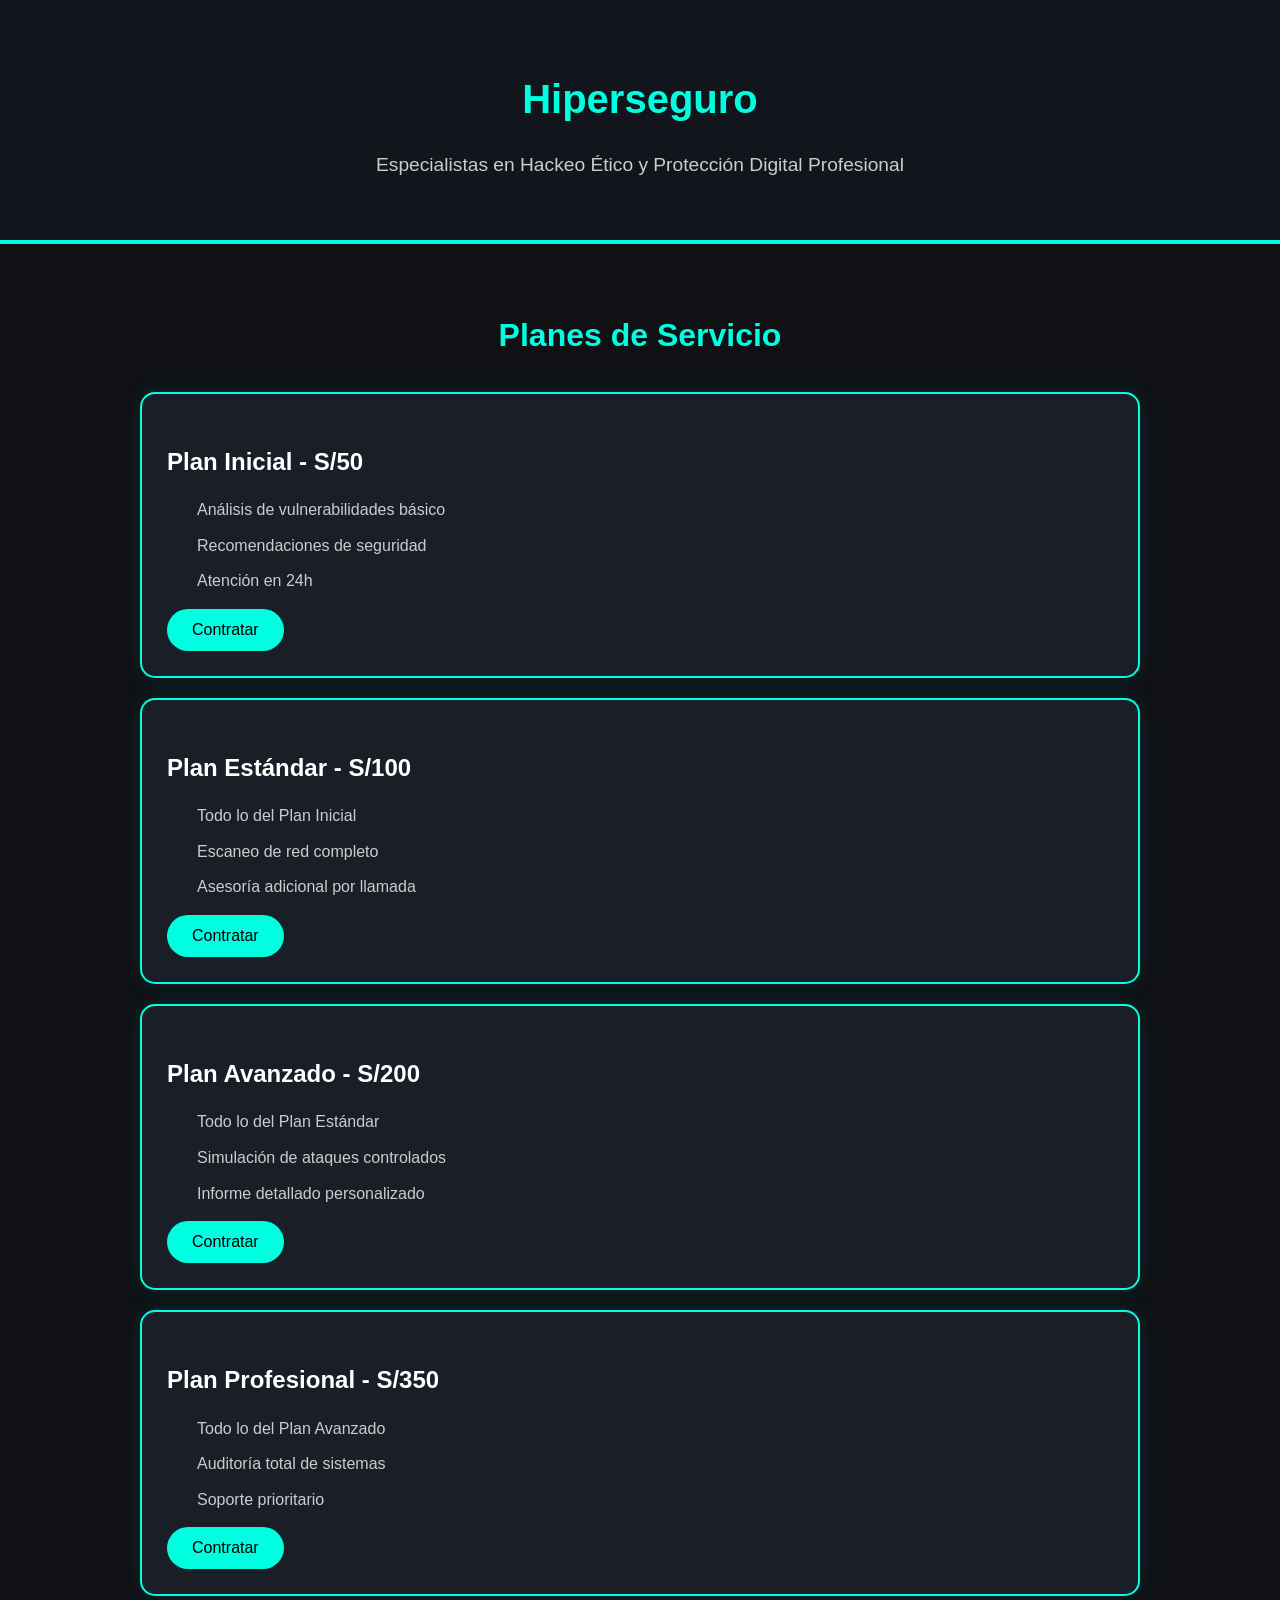
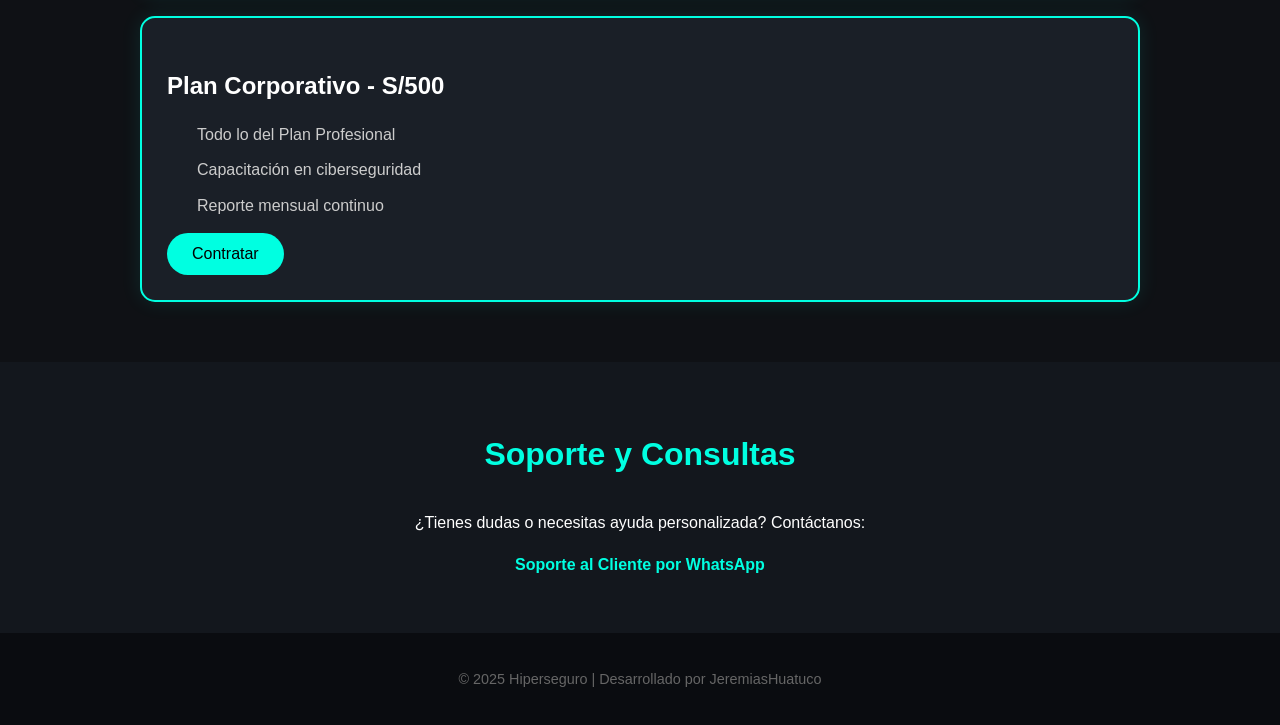
==== index.html @ b9170742 "Update and rename dx.html to index.html" ====
<!DOCTYPE html>
<html lang="es">
<head>
  <meta charset="UTF-8" />
  <meta name="viewport" content="width=device-width, initial-scale=1" />
  <title>Hiperseguro | Ciberseguridad y Hackeo Ético</title>
  <link rel="stylesheet" href="xd.css" />
</head>
<body>

  <header>
    <h1 class="titulo-animado">Hiperseguro</h1>
    <p class="subtitulo-animado">Especialistas en Hackeo Ético y Protección Digital Profesional</p>
  </header>

  <section id="planes">
    <h2>Planes de Servicio</h2>

    <div class="plan">
      <h3>Plan Inicial - S/50</h3>
      <ul>
        <li>Análisis de vulnerabilidades básico</li>
        <li>Recomendaciones de seguridad</li>
        <li>Atención en 24h</li>
      </ul>
      <button onclick="pagar('Plan Inicial')">Contratar</button>
    </div>

    <div class="plan">
      <h3>Plan Estándar - S/100</h3>
      <ul>
        <li>Todo lo del Plan Inicial</li>
        <li>Escaneo de red completo</li>
        <li>Asesoría adicional por llamada</li>
      </ul>
      <button onclick="pagar('Plan Estándar')">Contratar</button>
    </div>

    <div class="plan">
      <h3>Plan Avanzado - S/200</h3>
      <ul>
        <li>Todo lo del Plan Estándar</li>
        <li>Simulación de ataques controlados</li>
        <li>Informe detallado personalizado</li>
      </ul>
      <button onclick="pagar('Plan Avanzado')">Contratar</button>
    </div>

    <div class="plan">
      <h3>Plan Profesional - S/350</h3>
      <ul>
        <li>Todo lo del Plan Avanzado</li>
        <li>Auditoría total de sistemas</li>
        <li>Soporte prioritario</li>
      </ul>
      <button onclick="pagar('Plan Profesional')">Contratar</button>
    </div>

    <div class="plan">
      <h3>Plan Corporativo - S/500</h3>
      <ul>
        <li>Todo lo del Plan Profesional</li>
        <li>Capacitación en ciberseguridad</li>
        <li>Reporte mensual continuo</li>
      </ul>
      <button onclick="pagar('Plan Corporativo')">Contratar</button>
    </div>
  </section>

  <!-- Modal de carga -->
  <div id="modalCarga" class="modal oculto">
    <div class="contenido-modal">
      <h2>Procesando <span id="planSeleccionado"></span>...</h2>
      <p>Redirigiendo al soporte por WhatsApp</p>
      <div class="barra-externa">
        <div class="barra-interna" id="barraInterna"></div>
      </div>
      <div class="figuras" id="figuras"></div>
    </div>
  </div>

  <section id="contacto">
    <h2>Soporte y Consultas</h2>
    <p>¿Tienes dudas o necesitas ayuda personalizada? Contáctanos:</p>
    <p>
      <a href="https://wa.me/51974853331?text=Hola,%20necesito%20ayuda%20con%20mi%20servicio%20Hiperseguro" target="_blank">
        Soporte al Cliente por WhatsApp
      </a>
    </p>
  </section>

  <footer>
    <p>&copy; 2025 Hiperseguro | Desarrollado por JeremiasHuatuco</p>
  </footer>

  <script>
    function pagar(plan) {
      const modal = document.getElementById('modalCarga');
      const planTexto = document.getElementById('planSeleccionado');
      const barra = document.getElementById('barraInterna');
      const figuras = document.getElementById('figuras');

      planTexto.textContent = plan;
      modal.classList.remove('oculto');

      // Fondo con figuras decorativas
      figuras.innerHTML = '';
      for (let i = 0; i < 20; i++) {
        const figura = document.createElement('div');
        figura.classList.add('figura');
        figura.style.left = Math.random() * 100 + '%';
        figura.style.top = Math.random() * 100 + '%';
        figura.style.width = Math.random() * 30 + 10 + 'px';
        figura.style.height = figura.style.width;
        figura.style.opacity = 0.08;
        figura.style.borderRadius = Math.random() > 0.5 ? '50%' : '4px';
        figuras.appendChild(figura);
      }

      // Animación de barra de carga
      let porcentaje = 0;
      barra.style.width = '0%';
      let intervalo = setInterval(() => {
        porcentaje += 4;
        barra.style.width = porcentaje + '%';
        if (porcentaje >= 100) {
          clearInterval(intervalo);
          const mensaje = encodeURIComponent(`Hola, quiero contratar el ${plan} de Hiperseguro.`);
          window.location.href = `https://wa.me/51974853331?text=${mensaje}`;
        }
      }, 80);
    }
  </script>

</body>
</html>
---- xd.css ----
/* Estilos generales */
body {
    font-family: 'Segoe UI', Tahoma, Geneva, Verdana, sans-serif;
    margin: 0;
    padding: 0;
    background-color: #0f1115;
    color: #ffffff;
    line-height: 1.6;
  }
  
  header {
    background-color: #12161c;
    padding: 40px 20px;
    text-align: center;
    border-bottom: 4px solid #00ffe1;
  }
  
  header h1 {
    font-size: 2.5em;
    margin-bottom: 10px;
    color: #00ffe1;
  }
  
  header p {
    font-size: 1.2em;
    color: #cccccc;
  }
  
  section#planes {
    padding: 40px 20px;
    max-width: 1000px;
    margin: auto;
  }
  
  #planes h2,
  #contacto h2 {
    text-align: center;
    font-size: 2em;
    color: #00ffe1;
    margin-bottom: 30px;
  }
  
  .plan {
    background-color: #1a1f27;
    border: 2px solid #00ffe1;
    border-radius: 15px;
    padding: 25px;
    margin: 20px 0;
    box-shadow: 0 0 20px rgba(0, 255, 225, 0.1);
    transition: transform 0.3s, box-shadow 0.3s;
  }
  
  .plan:hover {
    transform: translateY(-5px);
    box-shadow: 0 0 25px rgba(0, 255, 225, 0.3);
  }
  
  .plan h3 {
    color: #ffffff;
    margin-bottom: 15px;
    font-size: 1.5em;
  }
  
  .plan ul {
    list-style: none;
    padding-left: 0;
    margin-bottom: 15px;
  }
  
  .plan ul li {
    background: url('https://cdn-icons-png.flaticon.com/512/2889/2889676.png') no-repeat left center;
    background-size: 20px;
    padding-left: 30px;
    margin-bottom: 10px;
    color: #ccc;
  }
  
  .plan button {
    background-color: #00ffe1;
    color: #000;
    border: none;
    padding: 12px 25px;
    border-radius: 25px;
    font-size: 1em;
    cursor: pointer;
    transition: background-color 0.3s;
  }
  
  .plan button:hover {
    background-color: #00ccbd;
  }
  
  /* Modal de carga */
  .modal {
    position: fixed;
    top: 0;
    left: 0;
    width: 100%;
    height: 100%;
    background-color: rgba(15, 17, 21, 0.95);
    display: flex;
    justify-content: center;
    align-items: center;
    z-index: 9999;
  }
  
  .oculto {
    display: none;
  }
  
  .contenido-modal {
    background-color: #1f242d;
    padding: 40px;
    border-radius: 20px;
    text-align: center;
    max-width: 400px;
    position: relative;
    box-shadow: 0 0 40px rgba(0, 255, 225, 0.3);
  }
  
  .contenido-modal h2 {
    margin-bottom: 15px;
    font-size: 1.8em;
    color: #00ffe1;
  }
  
  .contenido-modal p {
    color: #ccc;
    margin-bottom: 20px;
  }
  
  .barra-externa {
    width: 100%;
    height: 12px;
    background-color: #333;
    border-radius: 10px;
    overflow: hidden;
  }
  
  .barra-interna {
    width: 0%;
    height: 100%;
    background-color: #00ffe1;
    transition: width 0.3s;
  }
  
  /* Fondo decorativo del modal */
  .figuras {
    position: absolute;
    top: 0;
    left: 0;
    width: 100%;
    height: 100%;
    pointer-events: none;
    z-index: 0;
  }
  
  .figura {
    position: absolute;
    opacity: 0.3;
    animation: flotar 6s ease-in-out infinite;
  }
  
  @keyframes flotar {
    0% {
      transform: translateY(0px) rotate(0deg);
    }
    50% {
      transform: translateY(-20px) rotate(180deg);
    }
    100% {
      transform: translateY(0px) rotate(360deg);
    }
  }
  
  section#contacto {
    padding: 40px 20px;
    text-align: center;
    background-color: #13171d;
  }
  
  section#contacto a {
    color: #00ffe1;
    text-decoration: none;
    font-weight: bold;
  }
  
  section#contacto a:hover {
    text-decoration: underline;
  }
  
  footer {
    background-color: #0a0c10;
    color: #666;
    text-align: center;
    padding: 20px;
    font-size: 0.9em;
  }
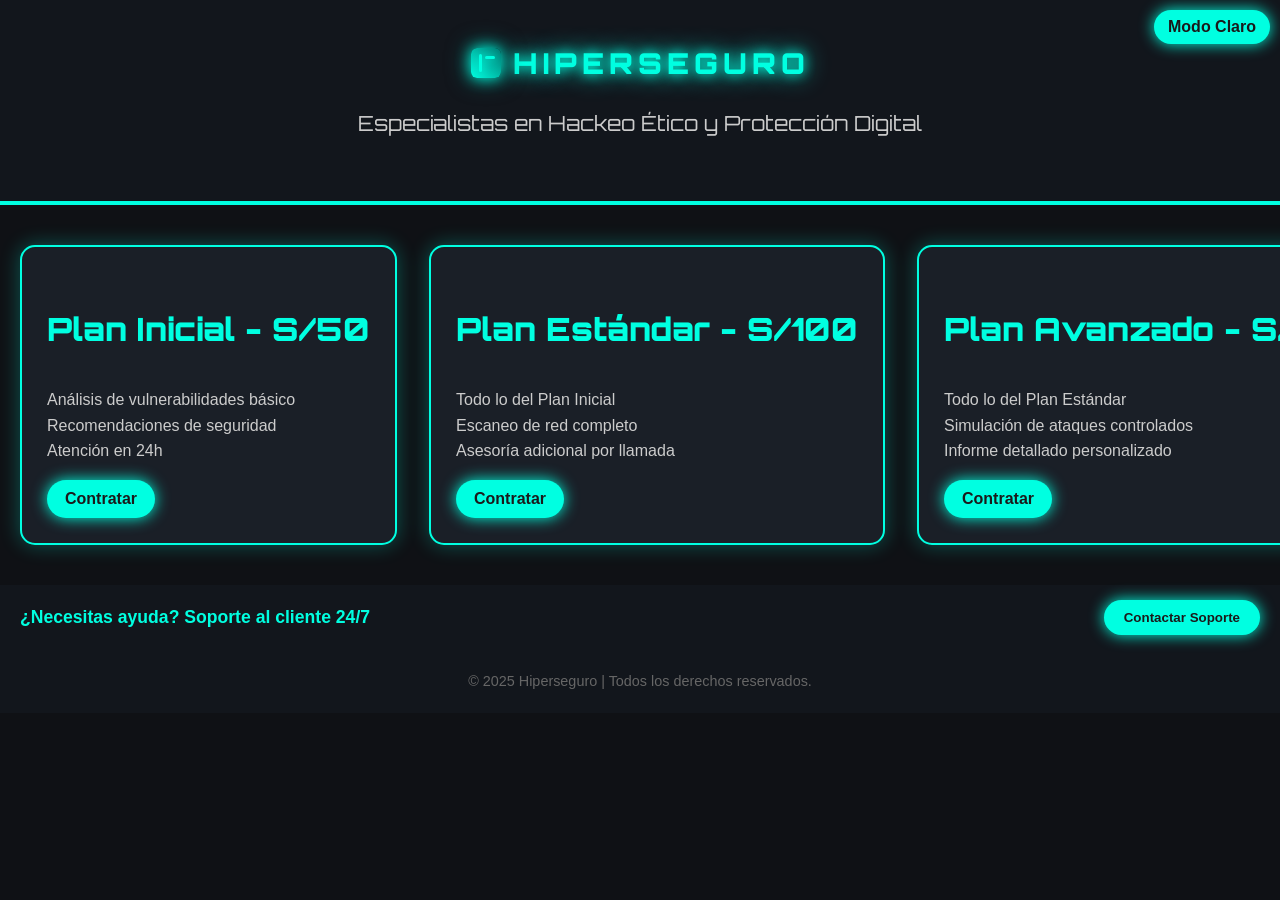
==== commit bda01998: "Update index.html" ====
--- a/index.html
+++ b/index.html
@@ -1,22 +1,378 @@
-
 <!DOCTYPE html>
 <html lang="es">
 <head>
   <meta charset="UTF-8" />
   <meta name="viewport" content="width=device-width, initial-scale=1" />
   <title>Hiperseguro | Ciberseguridad y Hackeo Ético</title>
-  <link rel="stylesheet" href="xd.css" />
+  <link href="https://fonts.googleapis.com/css2?family=Orbitron:wght@400;700&display=swap" rel="stylesheet" />
+  <style>
+    :root {
+      --primario: #00ffe1;
+      --fondo-oscuro: #0f1115;
+      --fondo-claro: #f4f4f4;
+      --texto-oscuro: #1a1a1a;
+      --texto-claro: #fff;
+      --plan-bg-oscuro: #1a1f27;
+      --plan-bg-claro: #e0f7f9;
+      --plan-border: #00ffe1;
+      --gris-claro: #ccc;
+      --gris-oscuro: #444;
+      --shadow-plan: rgba(0, 255, 225, 0.3);
+      --font: 'Segoe UI', Tahoma, Geneva, Verdana, sans-serif;
+      --font-futurista: 'Orbitron', sans-serif;
+    }
+
+    body {
+      font-family: var(--font);
+      margin: 0;
+      padding: 0;
+      background-color: var(--fondo-oscuro);
+      color: var(--texto-claro);
+      line-height: 1.6;
+      overflow-x: hidden;
+      transition: background-color 0.4s, color 0.4s;
+    }
+
+    body.modo-claro {
+      background-color: var(--fondo-claro);
+      color: var(--texto-oscuro);
+    }
+
+    header {
+      background-color: #12161c;
+      padding: 40px 20px;
+      text-align: center;
+      border-bottom: 4px solid var(--primario);
+      user-select: none;
+      font-family: var(--font-futurista);
+    }
+
+    header.modo-claro {
+      background-color: #e5f6f8;
+      border-color: #007a71;
+      color: var(--texto-oscuro);
+    }
+
+    header h1 {
+      font-size: 2.8em;
+      margin-bottom: 10px;
+      color: var(--primario);
+      text-shadow: 0 0 10px var(--primario);
+    }
+
+    header.modo-claro h1 {
+      color: #007a71;
+      text-shadow: none;
+    }
+
+    header p {
+      font-size: 1.3em;
+      color: #cccccc;
+    }
+
+    header.modo-claro p {
+      color: #444;
+    }
+
+    .logo-hiper {
+      margin-bottom: 1rem;
+      display: flex;
+      justify-content: center;
+      align-items: center;
+    }
+
+    .logo-container {
+      display: flex;
+      align-items: center;
+      gap: 12px;
+    }
+
+    .logo-square {
+      width: 30px;
+      height: 30px;
+      background: linear-gradient(45deg, #00ffe1, #007a71);
+      box-shadow: 0 0 15px #00ffe1, 0 0 25px #007a71;
+      animation: rotar 4s linear infinite;
+      border-radius: 6px;
+      position: relative;
+    }
+
+    .logo-square::before,
+    .logo-square::after {
+      content: '';
+      position: absolute;
+      border-radius: 3px;
+      background: #00ffe1;
+      box-shadow: 0 0 10px #00ffe1;
+    }
+
+    .logo-square::before {
+      top: 6px;
+      left: 8px;
+      width: 3px;
+      height: 18px;
+      animation: parpadear 3s infinite;
+    }
+
+    .logo-square::after {
+      top: 8px;
+      left: 14px;
+      width: 10px;
+      height: 3px;
+      animation: parpadear 2s infinite;
+    }
+
+    @keyframes rotar {
+      0% {
+        transform: rotate(0deg);
+      }
+      100% {
+        transform: rotate(360deg);
+      }
+    }
+
+    @keyframes parpadear {
+      0%,
+      100% {
+        opacity: 1;
+      }
+      50% {
+        opacity: 0.3;
+      }
+    }
+
+    .logo-text {
+      font-family: var(--font-futurista);
+      font-weight: 900;
+      font-size: 1.8rem;
+      color: var(--primario);
+      text-shadow: 0 0 12px var(--primario), 0 0 25px #00ffe1;
+      letter-spacing: 5px;
+      text-transform: uppercase;
+    }
+
+    .modo-claro .logo-text {
+      color: #007a71;
+      text-shadow: none;
+    }
+
+    #modoToggle {
+      position: fixed;
+      top: 10px;
+      right: 10px;
+      z-index: 1000;
+      background: var(--primario);
+      border: none;
+      font-size: 1rem;
+      cursor: pointer;
+      color: var(--texto-oscuro);
+      padding: 8px 14px;
+      border-radius: 25px;
+      font-weight: 700;
+      box-shadow: 0 0 15px var(--primario);
+      user-select: none;
+      transition: background-color 0.4s, color 0.4s;
+    }
+
+    body.modo-claro #modoToggle {
+      background: #007a71;
+      color: var(--texto-claro);
+      box-shadow: 0 0 15px #007a71;
+    }
+
+    #planes {
+      padding: 40px 20px;
+      display: flex;
+      gap: 2rem;
+      overflow-x: auto;
+      scroll-snap-type: x mandatory;
+      -webkit-overflow-scrolling: touch;
+      scroll-behavior: smooth;
+      cursor: grab;
+    }
+
+    .plan {
+      background-color: var(--plan-bg-oscuro);
+      border: 2px solid var(--plan-border);
+      border-radius: 15px;
+      padding: 25px;
+      min-width: 280px;
+      scroll-snap-align: center;
+      box-shadow: 0 0 20px var(--shadow-plan);
+      flex-shrink: 0;
+      color: #ccc;
+      transition: background-color 0.4s, color 0.4s;
+    }
+
+    body.modo-claro .plan {
+      background-color: var(--plan-bg-claro);
+      border-color: #007a71;
+      color: var(--texto-oscuro);
+    }
+
+    .plan h3 {
+      font-family: var(--font-futurista);
+      font-weight: 900;
+      font-size: 2rem;
+      color: var(--primario);
+      transition: color 0.4s;
+    }
+
+    body.modo-claro .plan h3 {
+      color: #007a71;
+    }
+
+    .plan ul {
+      list-style: none;
+      padding: 0;
+    }
+
+    .plan button {
+      background-color: var(--primario);
+      border: none;
+      color: var(--texto-oscuro);
+      font-weight: 700;
+      padding: 10px 18px;
+      font-size: 1rem;
+      border-radius: 30px;
+      box-shadow: 0 0 15px var(--primario);
+      cursor: pointer;
+      transition: background-color 0.4s, color 0.4s;
+    }
+
+    body.modo-claro .plan button {
+      background-color: #007a71;
+      color: var(--texto-claro);
+      box-shadow: 0 0 15px #007a71;
+    }
+
+    .modal {
+      position: fixed;
+      top: 0;
+      left: 0;
+      width: 100%;
+      height: 100%;
+      background: rgba(0, 0, 0, 0.8);
+      display: flex;
+      align-items: center;
+      justify-content: center;
+      z-index: 999;
+    }
+
+    .oculto {
+      display: none;
+    }
+
+    .contenido-modal {
+      text-align: center;
+      background: #111;
+      padding: 2rem;
+      border-radius: 10px;
+      color: white;
+    }
+
+    .barra-externa {
+      background: #333;
+      border-radius: 10px;
+      overflow: hidden;
+      margin-top: 1rem;
+    }
+
+    .barra-interna {
+      height: 10px;
+      background: #00ffff;
+      width: 0%;
+      transition: width 0.2s;
+    }
+
+    .figura {
+      position: absolute;
+      background: #00ffff;
+      z-index: -1;
+      animation: flotar 4s infinite ease-in-out;
+    }
+
+    @keyframes flotar {
+      0%,
+      100% {
+        transform: translateY(0);
+      }
+      50% {
+        transform: translateY(-10px);
+      }
+    }
+
+    footer {
+      text-align: center;
+      padding: 20px;
+      font-size: 0.9rem;
+      background-color: #12161c;
+      color: #666;
+      user-select: none;
+    }
+
+    body.modo-claro footer {
+      background-color: #e5f6f8;
+      color: #444;
+    }
+
+    /* Sección soporte cliente */
+    #soporteCliente {
+      background: #12161c;
+      color: #00ffe1;
+      padding: 15px 20px;
+      display: flex;
+      justify-content: space-between;
+      align-items: center;
+      gap: 1rem;
+      flex-wrap: wrap;
+      user-select: none;
+    }
+
+    body.modo-claro #soporteCliente {
+      background: #e0f7f9;
+      color: #007a71;
+    }
+
+    #soporteCliente p {
+      margin: 0;
+      font-weight: 700;
+      font-size: 1.1rem;
+    }
+
+    #soporteCliente button {
+      background-color: var(--primario);
+      border: none;
+      padding: 10px 20px;
+      font-weight: 700;
+      color: var(--texto-oscuro);
+      border-radius: 25px;
+      cursor: pointer;
+      box-shadow: 0 0 15px var(--primario);
+      transition: background-color 0.4s, color 0.4s;
+    }
+
+    body.modo-claro #soporteCliente button {
+      background-color: #007a71;
+      color: var(--texto-claro);
+      box-shadow: 0 0 15px #007a71;
+    }
+  </style>
 </head>
 <body>
-
-  <header>
-    <h1 class="titulo-animado">Hiperseguro</h1>
-    <p class="subtitulo-animado">Especialistas en Hackeo Ético y Protección Digital Profesional</p>
+  <button id="modoToggle">Modo Oscuro</button>
+  <header id="header">
+    <div class="logo-hiper">
+      <div class="logo-container">
+        <div class="logo-square"></div>
+        <div class="logo-text">HIPERSEGURO</div>
+      </div>
+    </div>
+    <p>Especialistas en Hackeo Ético y Protección Digital</p>
   </header>
 
   <section id="planes">
-    <h2>Planes de Servicio</h2>
-
+    <!-- planes aquí (igual que antes) -->
     <div class="plan">
       <h3>Plan Inicial - S/50</h3>
       <ul>
@@ -26,7 +382,7 @@
       </ul>
       <button onclick="pagar('Plan Inicial')">Contratar</button>
     </div>
-
+    <!-- resto de planes igual -->
     <div class="plan">
       <h3>Plan Estándar - S/100</h3>
       <ul>
@@ -66,72 +422,133 @@
       </ul>
       <button onclick="pagar('Plan Corporativo')">Contratar</button>
     </div>
+
+    <div class="plan">
+      <h3>Plan Empresarial - S/700</h3>
+      <ul>
+        <li>Todo lo del Plan Corporativo</li>
+        <li>Evaluación mensual de amenazas</li>
+        <li>Consultoría estratégica permanente</li>
+      </ul>
+      <button onclick="pagar('Plan Empresarial')">Contratar</button>
+    </div>
+
+    <div class="plan">
+      <h3>Plan Elite - S/1000</h3>
+      <ul>
+        <li>Todo lo del Plan Empresarial</li>
+        <li>Monitoreo 24/7</li>
+        <li>Soporte en tiempo real</li>
+      </ul>
+      <button onclick="pagar('Plan Elite')">Contratar</button>
+    </div>
+
+    <div class="plan">
+      <h3>Plan Red Shield - S/1500</h3>
+      <ul>
+        <li>Todo lo del Plan Elite</li>
+        <li>Protección contra amenazas persistentes</li>
+        <li>Equipos dedicados de respuesta</li>
+      </ul>
+      <button onclick="pagar('Plan Red Shield')">Contratar</button>
+    </div>
+
+    <div class="plan">
+      <h3>Plan Titan - S/2000</h3>
+      <ul>
+        <li>Todo lo del Plan Red Shield</li>
+        <li>Auditorías trimestrales avanzadas</li>
+        <li>Capacitación continua para el equipo</li>
+      </ul>
+      <button onclick="pagar('Plan Titan')">Contratar</button>
+    </div>
+
+    <div class="plan">
+      <h3>Plan Fénix - S/3000</h3>
+      <ul>
+        <li>Todo lo del Plan Titan</li>
+        <li>Respuesta inmediata a incidentes</li>
+        <li>Consultoría estratégica global</li>
+      </ul>
+      <button onclick="pagar('Plan Fénix')">Contratar</button>
+    </div>
   </section>
 
-  <!-- Modal de carga -->
-  <div id="modalCarga" class="modal oculto">
-    <div class="contenido-modal">
-      <h2>Procesando <span id="planSeleccionado"></span>...</h2>
-      <p>Redirigiendo al soporte por WhatsApp</p>
-      <div class="barra-externa">
-        <div class="barra-interna" id="barraInterna"></div>
+  <section id="soporteCliente">
+    <p>¿Necesitas ayuda? Soporte al cliente 24/7</p>
+    <button id="contactoSoporte">Contactar Soporte</button>
+  </section>
+
+  <footer>
+    &copy; 2025 Hiperseguro | Todos los derechos reservados.
+  </footer>
+
+  <script>
+   const modoToggle = document.getElementById('modoToggle');
+  const body = document.body;
+
+  function actualizarTextoBoton() {
+    modoToggle.textContent = body.classList.contains('modo-claro') ? 'Modo Oscuro' : 'Modo Claro';
+  }
+
+  modoToggle.addEventListener('click', () => {
+    body.classList.toggle('modo-claro');
+    actualizarTextoBoton();
+  });
+
+  actualizarTextoBoton();
+
+  // Scroll horizontal rápido en planes
+  const contenedorPlanes = document.getElementById('planes');
+  contenedorPlanes.addEventListener('wheel', (e) => {
+    e.preventDefault();
+    contenedorPlanes.scrollLeft += e.deltaY * 3;
+  });
+
+  // Función general para iniciar carga y redirigir a WhatsApp
+  function iniciarCargaRedireccion(destino = 'soporte', plan = '') {
+    const modal = document.createElement('div');
+    modal.classList.add('modal');
+    modal.innerHTML = `
+      <div class="contenido-modal">
+        <p>${destino === 'soporte' ? 'Conectando con soporte...' : `Contratando ${plan}...`}</p>
+        <div class="barra-externa">
+          <div class="barra-interna" id="barraCarga"></div>
+        </div>
       </div>
-      <div class="figuras" id="figuras"></div>
-    </div>
-  </div>
-
-  <section id="contacto">
-    <h2>Soporte y Consultas</h2>
-    <p>¿Tienes dudas o necesitas ayuda personalizada? Contáctanos:</p>
-    <p>
-      <a href="https://wa.me/51974853331?text=Hola,%20necesito%20ayuda%20con%20mi%20servicio%20Hiperseguro" target="_blank">
-        Soporte al Cliente por WhatsApp
-      </a>
-    </p>
-  </section>
-
-  <footer>
-    <p>&copy; 2025 Hiperseguro | Desarrollado por JeremiasHuatuco</p>
-  </footer>
-
-  <script>
-    function pagar(plan) {
-      const modal = document.getElementById('modalCarga');
-      const planTexto = document.getElementById('planSeleccionado');
-      const barra = document.getElementById('barraInterna');
-      const figuras = document.getElementById('figuras');
-
-      planTexto.textContent = plan;
-      modal.classList.remove('oculto');
-
-      // Fondo con figuras decorativas
-      figuras.innerHTML = '';
-      for (let i = 0; i < 20; i++) {
-        const figura = document.createElement('div');
-        figura.classList.add('figura');
-        figura.style.left = Math.random() * 100 + '%';
-        figura.style.top = Math.random() * 100 + '%';
-        figura.style.width = Math.random() * 30 + 10 + 'px';
-        figura.style.height = figura.style.width;
-        figura.style.opacity = 0.08;
-        figura.style.borderRadius = Math.random() > 0.5 ? '50%' : '4px';
-        figuras.appendChild(figura);
-      }
-
-      // Animación de barra de carga
-      let porcentaje = 0;
-      barra.style.width = '0%';
-      let intervalo = setInterval(() => {
-        porcentaje += 4;
-        barra.style.width = porcentaje + '%';
-        if (porcentaje >= 100) {
-          clearInterval(intervalo);
-          const mensaje = encodeURIComponent(`Hola, quiero contratar el ${plan} de Hiperseguro.`);
-          window.location.href = `https://wa.me/51974853331?text=${mensaje}`;
-        }
-      }, 80);
-    }
+    `;
+    document.body.appendChild(modal);
+
+    let progreso = 0;
+    const barra = modal.querySelector('#barraCarga');
+
+    const intervalo = setInterval(() => {
+      progreso += Math.random() * 90;
+      barra.style.width = `${progreso}%`;
+
+      if (progreso >= 100) {
+        clearInterval(intervalo);
+        document.body.removeChild(modal);
+        const mensaje = destino === 'soporte'
+          ? 'Hola, necesito soporte con Hiperseguro.'
+          : `Hola, quiero contratar el ${plan}.`;
+        const numero = '51974853331';
+        const url = `https://wa.me/${numero}?text=${encodeURIComponent(mensaje)}`;
+        window.open(url, '_blank');
+      }
+    }, 100);
+  }
+
+  // Botón contacto soporte
+  const btnSoporte = document.getElementById('contactoSoporte');
+  btnSoporte.addEventListener('click', () => {
+    iniciarCargaRedireccion('soporte');
+  });
+
+  // Función de pago al contratar
+  function pagar(plan) {
+    iniciarCargaRedireccion('plan', plan);
+  }
   </script>
-
 </body>
 </html>
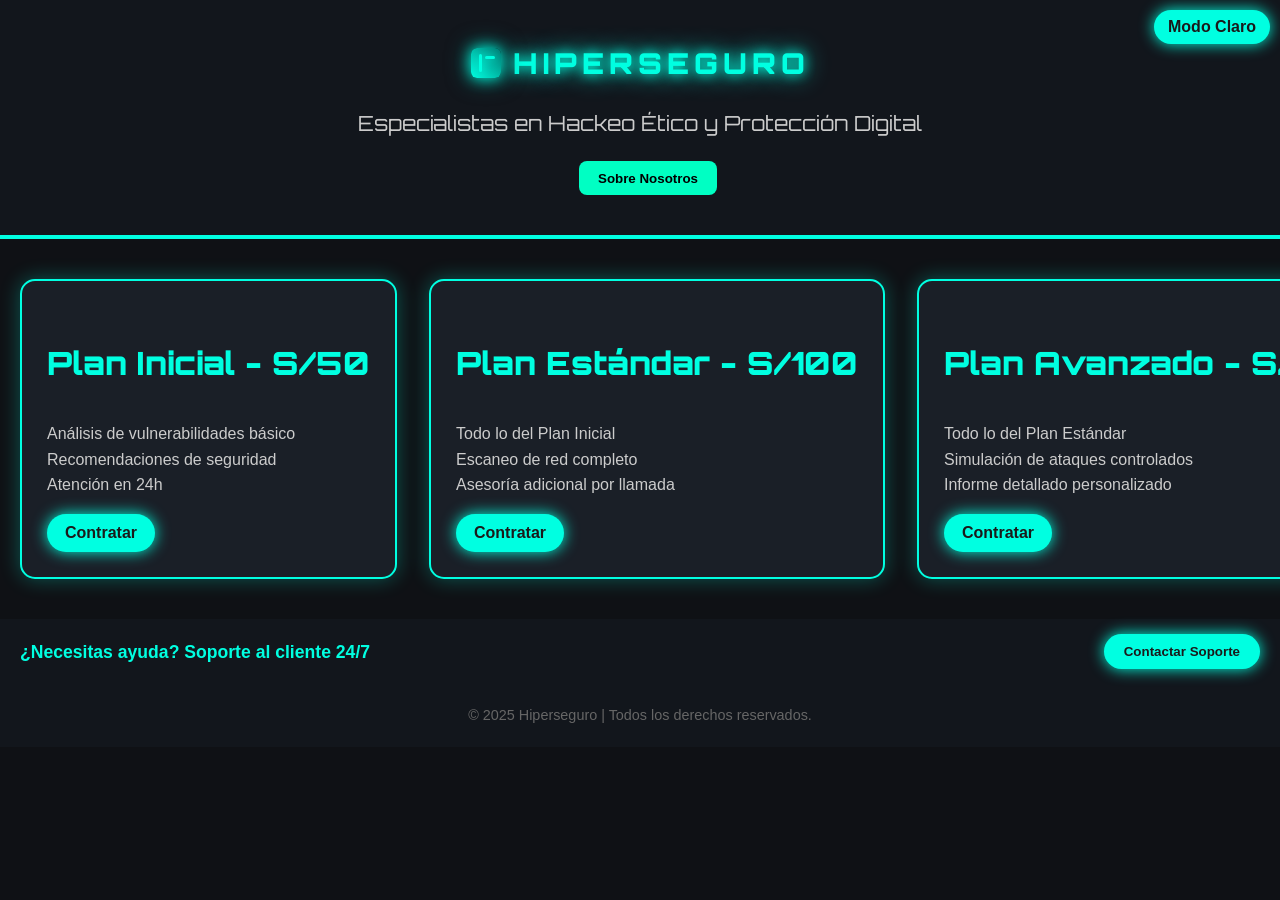
==== commit ac5ebc75: "Update index.html" ====
--- a/index.html
+++ b/index.html
@@ -357,10 +357,217 @@
       color: var(--texto-claro);
       box-shadow: 0 0 15px #007a71;
     }
+
+    #pantallaSobre {
+  position: fixed; top: 0; left: 0; width: 100%; height: 100%;
+  background: linear-gradient(135deg, #111, #333);
+  color: #f5f5f5;
+  display: flex; justify-content: center; align-items: center;
+  padding: 2rem;
+  z-index: 10000;
+  transition: opacity 0.5s;
+}
+
+#pantallaSobre.oculto {
+  display: none;
+}
+
+.contenido-sobre {
+  max-width: 700px;
+  background: rgba(255,255,255,0.05);
+  padding: 2rem;
+  border-radius: 15px;
+  box-shadow: 0 0 20px rgba(255,255,255,0.1);
+  text-align: center;
+  animation: fadeIn 0.6s ease-out;
+}
+
+.contenido-sobre h2 {
+  font-size: 2rem;
+  margin-bottom: 1rem;
+  color: #00ffc3;
+}
+
+.contenido-sobre p {
+  font-size: 1.1rem;
+  line-height: 1.6;
+  margin-bottom: 1rem;
+}
+
+.contenido-sobre button {
+  padding: 0.7rem 1.5rem;
+  background: #00ffc3;
+  border: none;
+  border-radius: 8px;
+  color: #000;
+  cursor: pointer;
+  font-weight: bold;
+  transition: background 0.3s;
+}
+
+.contenido-sobre button:hover {
+  background: #00ccaa;
+}
+
+@keyframes fadeIn {
+  from { opacity: 0; transform: scale(0.95); }
+  to { opacity: 1; transform: scale(1); }
+}
+
+#btnSobre {
+  padding: 0.6rem 1.2rem;
+  background: #00ffc3;
+  border: none;
+  border-radius: 8px;
+  color: #000;
+  font-weight: bold;
+  cursor: pointer;
+  margin-left: 1rem;
+  transition: background 0.3s, transform 0.2s;
+}
+
+#btnSobre:hover {
+  background: #00ccaa;
+  transform: scale(1.05);
+}
+
+@import url('https://fonts.googleapis.com/css2?family=Orbitron:wght@700&display=swap');
+
+/* Pantalla completa */
+#loader {
+  position: fixed;
+  inset: 0;
+  display: flex;
+  justify-content: center;
+  align-items: center;
+  background: #000;
+  z-index: 99999;
+  transition: opacity 0.6s ease-out, visibility 0s 0.6s;
+}
+
+#loader.fade-out {
+  opacity: 0;
+  visibility: hidden;
+}
+
+.loader-contenido {
+  text-align: center;
+}
+
+/* Efecto de relleno desde blanco a gradiente */
+.texto-relleno {
+  font-family: 'Orbitron', sans-serif;
+  font-size: clamp(2rem, 10vw, 8rem);
+  letter-spacing: 0.15em;
+  text-transform: uppercase;
+  background: linear-gradient(90deg, #00ffc3, #00ccff);
+  background-size: 0% 100%;
+  background-repeat: no-repeat;
+  background-clip: text;
+  -webkit-background-clip: text;
+  color: white;
+  animation: llenarTexto 2s forwards ease-in-out;
+}
+
+@keyframes llenarTexto {
+  from {
+    background-size: 0% 100%;
+    color: white;
+  }
+  to {
+    background-size: 100% 100%;
+    color: transparent;
+  }
+}
+
+.loader-slogan {
+  margin-top: 0.5rem;
+  font-size: clamp(0.8rem, 2.5vw, 1.2rem);
+  color: #00ffc3;
+  text-shadow: 0 0 8px rgba(0, 255, 195, 0.8);
+}
+
+
+.loader-slogan {
+  margin-top: 0.5rem;
+  font-size: clamp(0.8rem, 2.5vw, 1.2rem);
+  color: #00ffc3;
+  text-shadow: 0 0 8px rgba(0, 255, 195, 0.8);
+}
+
+#notificaciones-container {
+  position: fixed;
+  bottom: 20px;
+  left: 20px;
+  z-index: 9999;
+}
+
+.notificacion {
+  background: #0a0a0a;
+  color: #0ff;
+  padding: 12px 16px;
+  margin-bottom: 10px;
+  border-radius: 8px;
+  box-shadow: 0 0 12px #0ff;
+  font-weight: bold;
+  font-family: 'Arial Black', sans-serif;
+  animation: slideIn 0.4s ease-out;
+}
+
+@keyframes slideIn {
+  from { transform: translateX(-50px); opacity: 0; }
+  to { transform: translateX(0); opacity: 1; }
+}
+
+
+  .notificacion {
+    position: fixed;
+    bottom: 20px;
+    left: 20px;
+    background: #111;
+    color: #fff;
+    padding: 12px 18px;
+    border-radius: 8px;
+    box-shadow: 0 0 12px rgba(0, 255, 204, 0.6);
+    font-family: Arial, sans-serif;
+    font-size: 14px;
+    opacity: 0;
+    animation: aparecer 0.5s forwards, desaparecer 0.5s forwards 4.5s;
+    z-index: 9999;
+  }
+
+  @keyframes aparecer {
+    from { opacity: 0; transform: translateY(20px); }
+    to { opacity: 1; transform: translateY(0); }
+  }
+
+  @keyframes desaparecer {
+    to { opacity: 0; transform: translateY(20px); }
+  }
+
+  #cursorCanvas {
+  position: fixed;
+  top: 0;
+  left: 0;
+  pointer-events: none;
+  z-index: 9999;
+}
+
   </style>
 </head>
+
+<!-- LOADER INICIAL -->
+<div id="loader">
+  <div class="loader-contenido">
+    <h1 class="texto-relleno">HIPERSEGURO</h1>
+    <p class="loader-slogan">Especialistas en Hackeo Ético y Protección Digital</p>
+  </div>
+</div>
+
+
 <body>
-  <button id="modoToggle">Modo Oscuro</button>
+ <body>
+  <!-- CABECERA CON BOTONES -->
   <header id="header">
     <div class="logo-hiper">
       <div class="logo-container">
@@ -369,7 +576,30 @@
       </div>
     </div>
     <p>Especialistas en Hackeo Ético y Protección Digital</p>
+
+    <!-- Botones de interacción -->
+    <div class="botones-superiores">
+      <button id="modoToggle">Modo Oscuro</button>
+      <button id="btnSobre">Sobre Nosotros</button>
+    </div>
   </header>
+
+  <!-- AQUÍ VIENE TODO EL CONTENIDO DE TU PÁGINA: PLANES, SECCIONES, ETC. -->
+
+  <!-- MODAL SOBRE NOSOTROS -->
+  <div id="pantallaSobre" class="oculto">
+    <div class="contenido-sobre">
+      <h2>Sobre Hiperseguro</h2>
+      <p>
+        Hiperseguro es una organización enfocada en la protección digital, promoviendo el uso ético de la tecnología y el hackeo ético como herramienta de prevención.
+      </p>
+      <p><strong>Disclaimer:</strong> Todos los servicios están orientados a la seguridad y prevención. No promovemos el uso indebido del conocimiento técnico ni actividades ilegales.</p>
+      <p>Nuestra misión es proteger a personas y empresas del cibercrimen, mediante auditorías, capacitaciones y respuestas proactivas.</p>
+      <button id="btnCerrarSobre">Volver</button>
+    </div>
+  </div>
+</body>
+
 
   <section id="planes">
     <!-- planes aquí (igual que antes) -->
@@ -474,6 +704,7 @@
     </div>
   </section>
 
+  <canvas id="cursorCanvas"></canvas>
   <section id="soporteCliente">
     <p>¿Necesitas ayuda? Soporte al cliente 24/7</p>
     <button id="contactoSoporte">Contactar Soporte</button>
@@ -549,6 +780,195 @@
   function pagar(plan) {
     iniciarCargaRedireccion('plan', plan);
   }
+
+  function ajustarEscala() {
+    const anchoVentana = window.innerWidth;
+    const altoVentana = window.innerHeight;
+    const dpr = window.devicePixelRatio || 1;
+
+    // Ancho base considerado como "seguro"
+    const anchoBase = 390; // iPhone 12 en vertical, por ejemplo
+
+    // Escala según el ancho disponible
+    const escala = anchoVentana / anchoBase;
+
+    // Si el ancho es menor que el base, se escala; si no, se deja tal cual
+    if (anchoVentana < anchoBase) {
+      document.body.style.transform = `scale(${escala})`;
+      document.body.style.transformOrigin = 'top left';
+      document.body.style.width = `${100 / escala}%`; // Ajusta el ancho para evitar scroll horizontal
+    } else {
+      // Restaura a normal si ya no es necesario escalar
+      document.body.style.transform = '';
+      document.body.style.transformOrigin = '';
+      document.body.style.width = '';
+    }
+
+    // Opcional: puedes detectar orientación para hacer ajustes adicionales
+    const esVertical = altoVentana > anchoVentana;
+    document.body.classList.toggle('modo-vertical', esVertical);
+    document.body.classList.toggle('modo-horizontal', !esVertical);
+  }
+
+  // Ejecutar en eventos relevantes
+  window.addEventListener('load', ajustarEscala);
+  window.addEventListener('resize', ajustarEscala);
+  window.addEventListener('orientationchange', ajustarEscala);
+
+  document.getElementById('btnSobre').addEventListener('click', () => {
+  document.getElementById('pantallaSobre').classList.remove('oculto');
+});
+
+document.getElementById('btnCerrarSobre').addEventListener('click', () => {
+  document.getElementById('pantallaSobre').classList.add('oculto');
+});
+
+document.addEventListener('DOMContentLoaded', () => {
+  const loader = document.getElementById('loader');
+  const loaderText = document.querySelector('.loader-text');
+
+  // Espera a que termine la animación ::before
+  loaderText.addEventListener('animationend', () => {
+    loader.classList.add('fade-out');
+  }, { once: true });
+});
+
+
+document.addEventListener('DOMContentLoaded', () => {
+  const loader = document.getElementById('loader');
+  const texto = document.querySelector('.texto-relleno');
+
+  texto.addEventListener('animationend', () => {
+    loader.classList.add('fade-out');
+  });
+});
+
+// Notificaciones falsas de actividad cada 15 segundos
+  const nombres = ["Carlos", "Lucía", "Jorge", "Ana", "Pedro", "Valeria", "Luis", "Camila", "Sofía", "Diego"];
+  const ciudades = ["Lima", "Arequipa", "Cusco", "Trujillo", "Piura", "Chiclayo", "Iquitos", "Tacna", "Huancayo", "Puno"];
+
+  const acciones = [
+    "contrató",
+    "está explorando",
+    "eligió",
+    "está revisando",
+    "preguntó por",
+    "consultó sobre",
+    "activó",
+    "revisó",
+    "está usando",
+    "está comparando",
+    "está viendo",
+    "verificó",
+    "accedió al WhatsApp de negocios"
+  ];
+
+  const objetos = [
+    "el Plan Inicial",
+    "el Plan Estándar",
+    "el Plan Profesional",
+    "el Plan Titan",
+    "el Plan Red Shield",
+    "la sección de planes",
+    "el soporte técnico",
+    "el proceso de pago",
+    "la política de privacidad",
+    "la comparativa de planes",
+    "el sistema de seguridad",
+    "el chatbot",
+    "la interfaz principal",
+    "la pantalla de inicio",
+    "la sección de contacto"
+  ];
+
+  function generarMensaje() {
+    const nombre = nombres[Math.floor(Math.random() * nombres.length)];
+    const ciudad = ciudades[Math.floor(Math.random() * ciudades.length)];
+    const accion = acciones[Math.floor(Math.random() * acciones.length)];
+    const objeto = objetos[Math.floor(Math.random() * objetos.length)];
+    return `${nombre} de ${ciudad} ${accion} ${objeto}`;
+  }
+
+  function mostrarNotificacion() {
+    const noti = document.createElement("div");
+    noti.classList.add("notificacion");
+    noti.textContent = generarMensaje();
+    document.body.appendChild(noti);
+
+    const sonido = document.getElementById("notiSound");
+    if (sonido) sonido.play();
+
+    setTimeout(() => {
+      noti.remove();
+    }, 5000);
+  }
+
+  // Muestra una notificación cada 8 segundos
+ 
+  setInterval(mostrarNotificacion, 8000);
+
+
+
+  const canvas = document.getElementById("cursorCanvas");
+  const ctx = canvas.getContext("2d");
+
+  let width, height;
+  function resizeCanvas() {
+    width = window.innerWidth;
+    height = window.innerHeight;
+    canvas.width = width;
+    canvas.height = height;
+  }
+  resizeCanvas();
+  window.addEventListener("resize", resizeCanvas);
+
+  let particles = [];
+
+  document.addEventListener("mousemove", function (e) {
+    for (let i = 0; i < 5; i++) {
+      particles.push({
+        x: e.clientX,
+        y: e.clientY,
+        radius: Math.random() * 3 + 1,
+        alpha: 1,
+        dx: (Math.random() - 0.5) * 2,
+        dy: (Math.random() - 0.5) * 2,
+      });
+    }
+  });
+
+  function animateParticles() {
+    ctx.clearRect(0, 0, width, height);
+
+    particles.forEach((p, i) => {
+      p.x += p.dx;
+      p.y += p.dy;
+      p.alpha -= 0.02;
+      if (p.alpha <= 0) {
+        particles.splice(i, 1);
+      } else {
+        ctx.beginPath();
+        ctx.arc(p.x, p.y, p.radius, 0, Math.PI * 2);
+        ctx.fillStyle = `rgba(0, 255, 255, ${p.alpha})`; // color cian brillante
+        ctx.fill();
+      }
+    });
+
+    requestAnimationFrame(animateParticles);
+  }
+
+  animateParticles();
+
+  ctx.fillStyle = `rgba(0, 255, 255, ${p.alpha})`;
+
+
+
+
   </script>
+
+
+<!-- Contenedor para notificaciones dinámicas -->
+<div id="notificaciones-container"></div>
+  
 </body>
 </html>
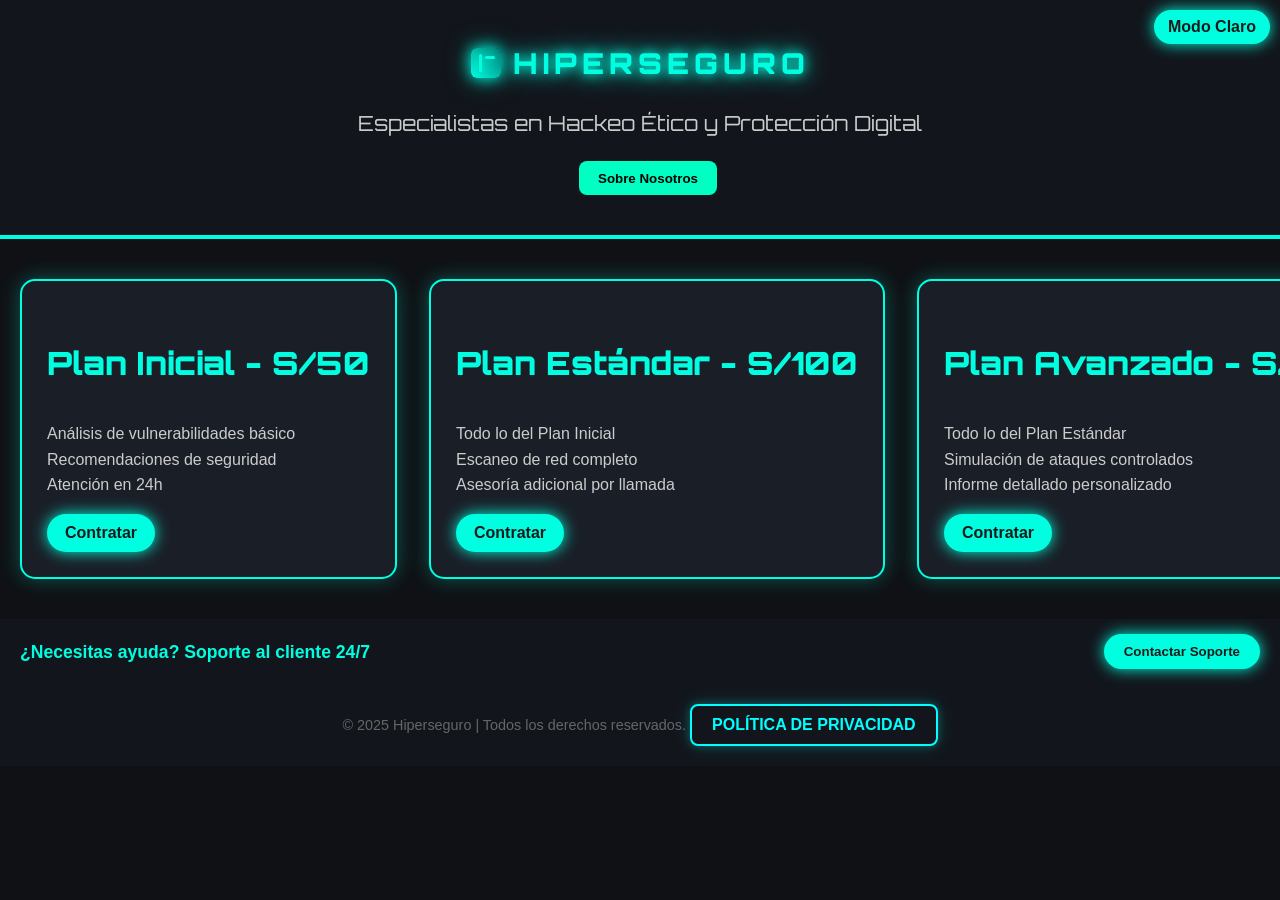
==== commit a95704b8: "Update index.html" ====
--- a/index.html
+++ b/index.html
@@ -310,6 +310,7 @@
       color: #666;
       user-select: none;
     }
+    
 
     body.modo-claro footer {
       background-color: #e5f6f8;
@@ -519,6 +520,57 @@
   to { transform: translateX(0); opacity: 1; }
 }
 
+.modal-politica {
+  position: fixed;
+  top: 0;
+  left: 0;
+  width: 100%;
+  height: 100%;
+  background-color: rgba(15, 15, 15, 0.95);
+  z-index: 99999;
+  display: flex;
+  justify-content: center;
+  align-items: center;
+  color: white;
+  padding: 2rem;
+}
+
+.modal-politica h2 {
+  margin-top: 0;
+  color: #00ffff;
+  font-size: 2rem;
+}
+
+.contenido-politica {
+  background-color: #111;
+  border: 2px solid #00ffff;
+  border-radius: 12px;
+  max-width: 600px;
+  padding: 1.5rem;
+  text-align: left;
+  font-size: 1rem;
+  box-shadow: 0 0 20px #00ffff88;
+}
+
+.modal-politica button {
+  margin-top: 1rem;
+  padding: 0.5rem 1rem;
+  background: #00ffff;
+  color: black;
+  border: none;
+  border-radius: 6px;
+  cursor: pointer;
+  font-weight: bold;
+  transition: 0.3s;
+}
+
+.modal-politica button:hover {
+  background: white;
+}
+
+.oculto {
+  display: none;
+}
 
   .notificacion {
     position: fixed;
@@ -553,6 +605,31 @@
   z-index: 9999;
 }
 
+.boton-neon {
+  background-color: transparent;
+  color: #00ffff;
+  border: 2px solid #00ffff;
+  border-radius: 8px;
+  padding: 10px 20px;
+  font-size: 1rem;
+  font-weight: bold;
+  cursor: pointer;
+  transition: all 0.3s ease;
+  text-transform: uppercase;
+  box-shadow: 0 0 8px #00ffff44, 0 0 20px #00ffff22;
+  position: relative;
+  overflow: hidden;
+}
+
+.boton-neon:hover {
+  background-color: #00ffff;
+  color: #000;
+  box-shadow: 0 0 12px #00ffff, 0 0 30px #00ffff99;
+  transform: scale(1.05);
+}
+
+
+
   </style>
 </head>
 
@@ -566,7 +643,9 @@
 
 
 <body>
+   
  <body>
+  
   <!-- CABECERA CON BOTONES -->
   <header id="header">
     <div class="logo-hiper">
@@ -582,8 +661,11 @@
       <button id="modoToggle">Modo Oscuro</button>
       <button id="btnSobre">Sobre Nosotros</button>
     </div>
+
   </header>
 
+  
+ 
   <!-- AQUÍ VIENE TODO EL CONTENIDO DE TU PÁGINA: PLANES, SECCIONES, ETC. -->
 
   <!-- MODAL SOBRE NOSOTROS -->
@@ -600,6 +682,22 @@
   </div>
 </body>
 
+<div id="politicaModal" class="modal-politica oculto">
+  <div class="contenido-politica">
+    <h2>Política de Privacidad</h2>
+    <p>
+      En Hiperseguro valoramos tu privacidad. La información que proporcionas es utilizada únicamente para fines de contacto, contratación de servicios y mejora continua. No compartimos tus datos con terceros sin tu consentimiento.
+    </p>
+    <p>
+      Al interactuar con nuestros servicios, aceptas que podamos utilizar tecnologías como WhatsApp para comunicarnos contigo, y que los datos ingresados en los formularios serán tratados de forma segura y confidencial.
+    </p>
+    <p>
+      Puedes solicitar la eliminación de tus datos escribiéndonos directamente. Esta política puede actualizarse sin previo aviso.
+    </p>
+    <button id="cerrarPolitica">Volver</button>
+  </div>
+</div>
+
 
   <section id="planes">
     <!-- planes aquí (igual que antes) -->
@@ -712,6 +810,7 @@
 
   <footer>
     &copy; 2025 Hiperseguro | Todos los derechos reservados.
+          <button id="btnPolitica" class="boton-neon">Política de Privacidad</button>
   </footer>
 
   <script>
@@ -875,7 +974,6 @@
     "la política de privacidad",
     "la comparativa de planes",
     "el sistema de seguridad",
-    "el chatbot",
     "la interfaz principal",
     "la pantalla de inicio",
     "la sección de contacto"
@@ -959,16 +1057,24 @@
 
   animateParticles();
 
+
+  const btnPolitica = document.getElementById('btnPolitica');
+const modalPolitica = document.getElementById('politicaModal');
+const cerrarPolitica = document.getElementById('cerrarPolitica');
+
+btnPolitica.addEventListener('click', () => {
+  modalPolitica.classList.remove('oculto');
+});
+
+cerrarPolitica.addEventListener('click', () => {
+  modalPolitica.classList.add('oculto');
+});
+
   ctx.fillStyle = `rgba(0, 255, 255, ${p.alpha})`;
 
 
 
-
   </script>
 
-
-<!-- Contenedor para notificaciones dinámicas -->
-<div id="notificaciones-container"></div>
-  
 </body>
 </html>
